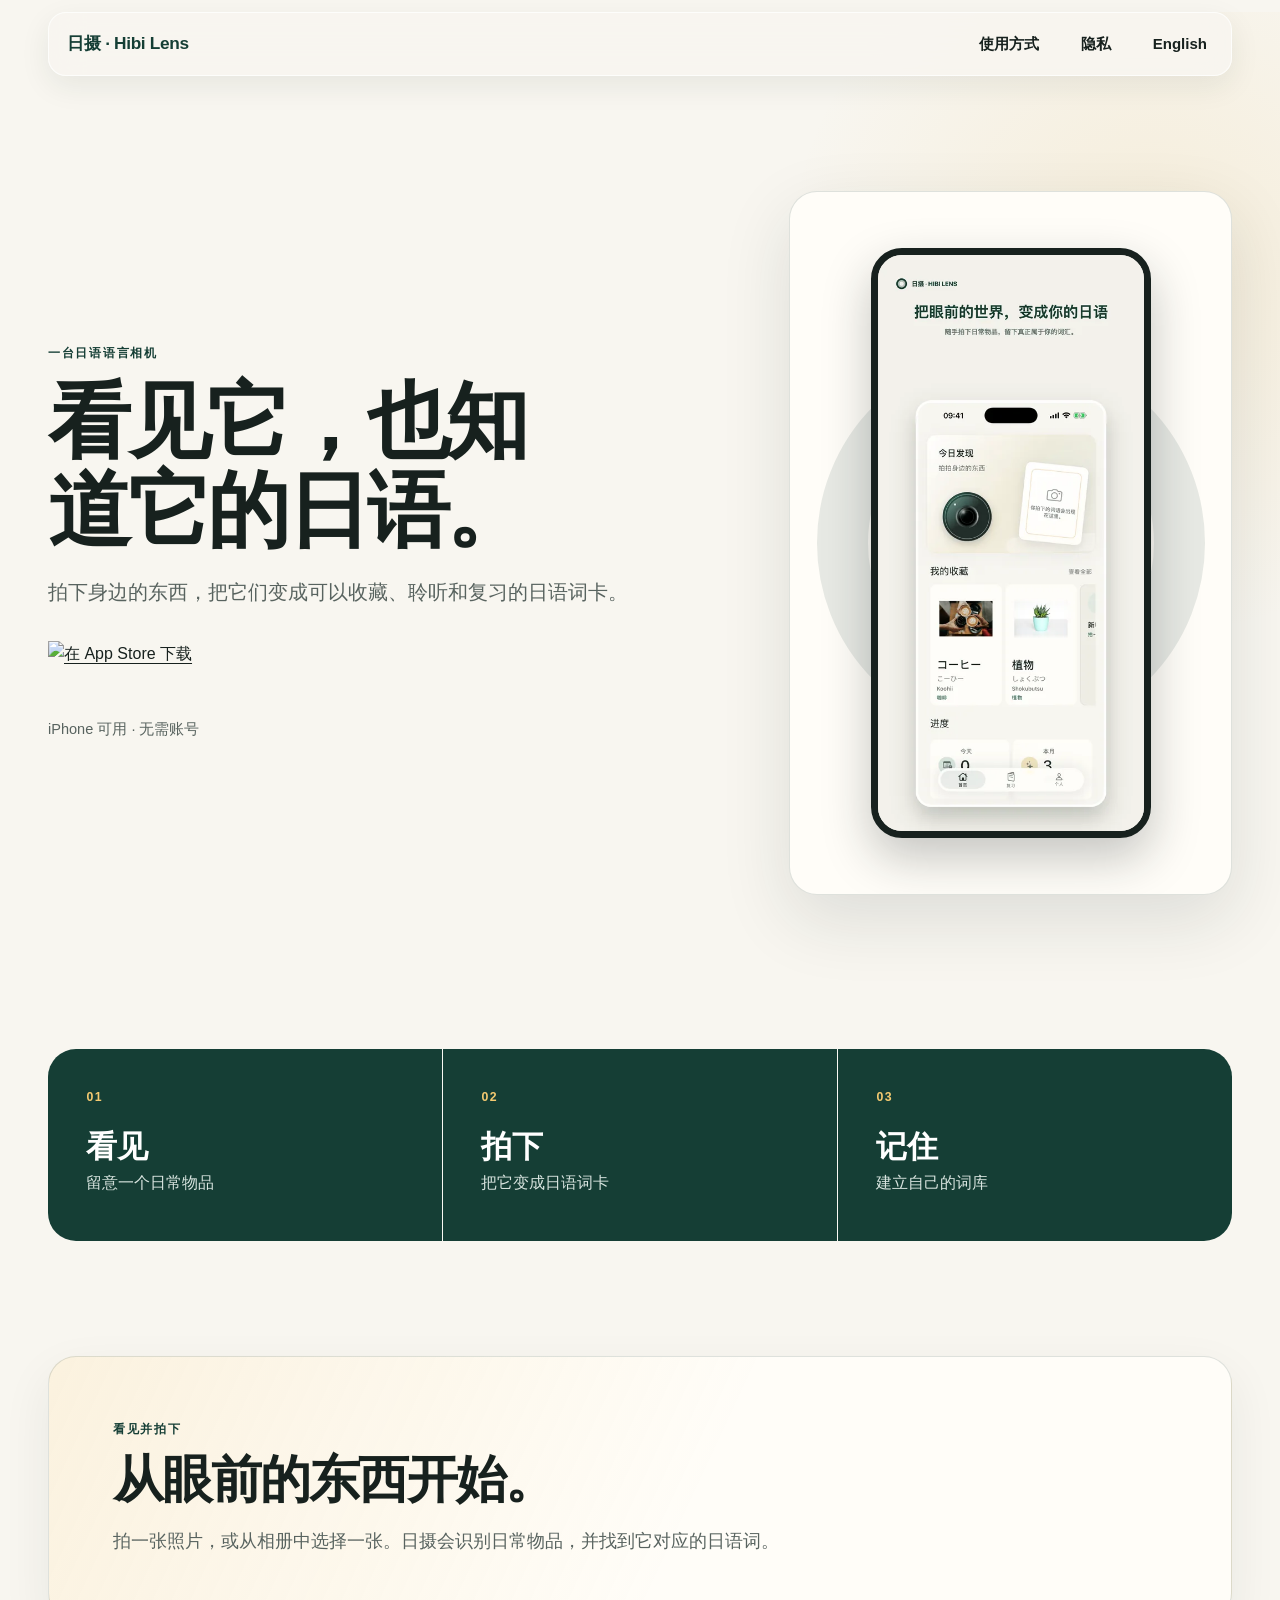
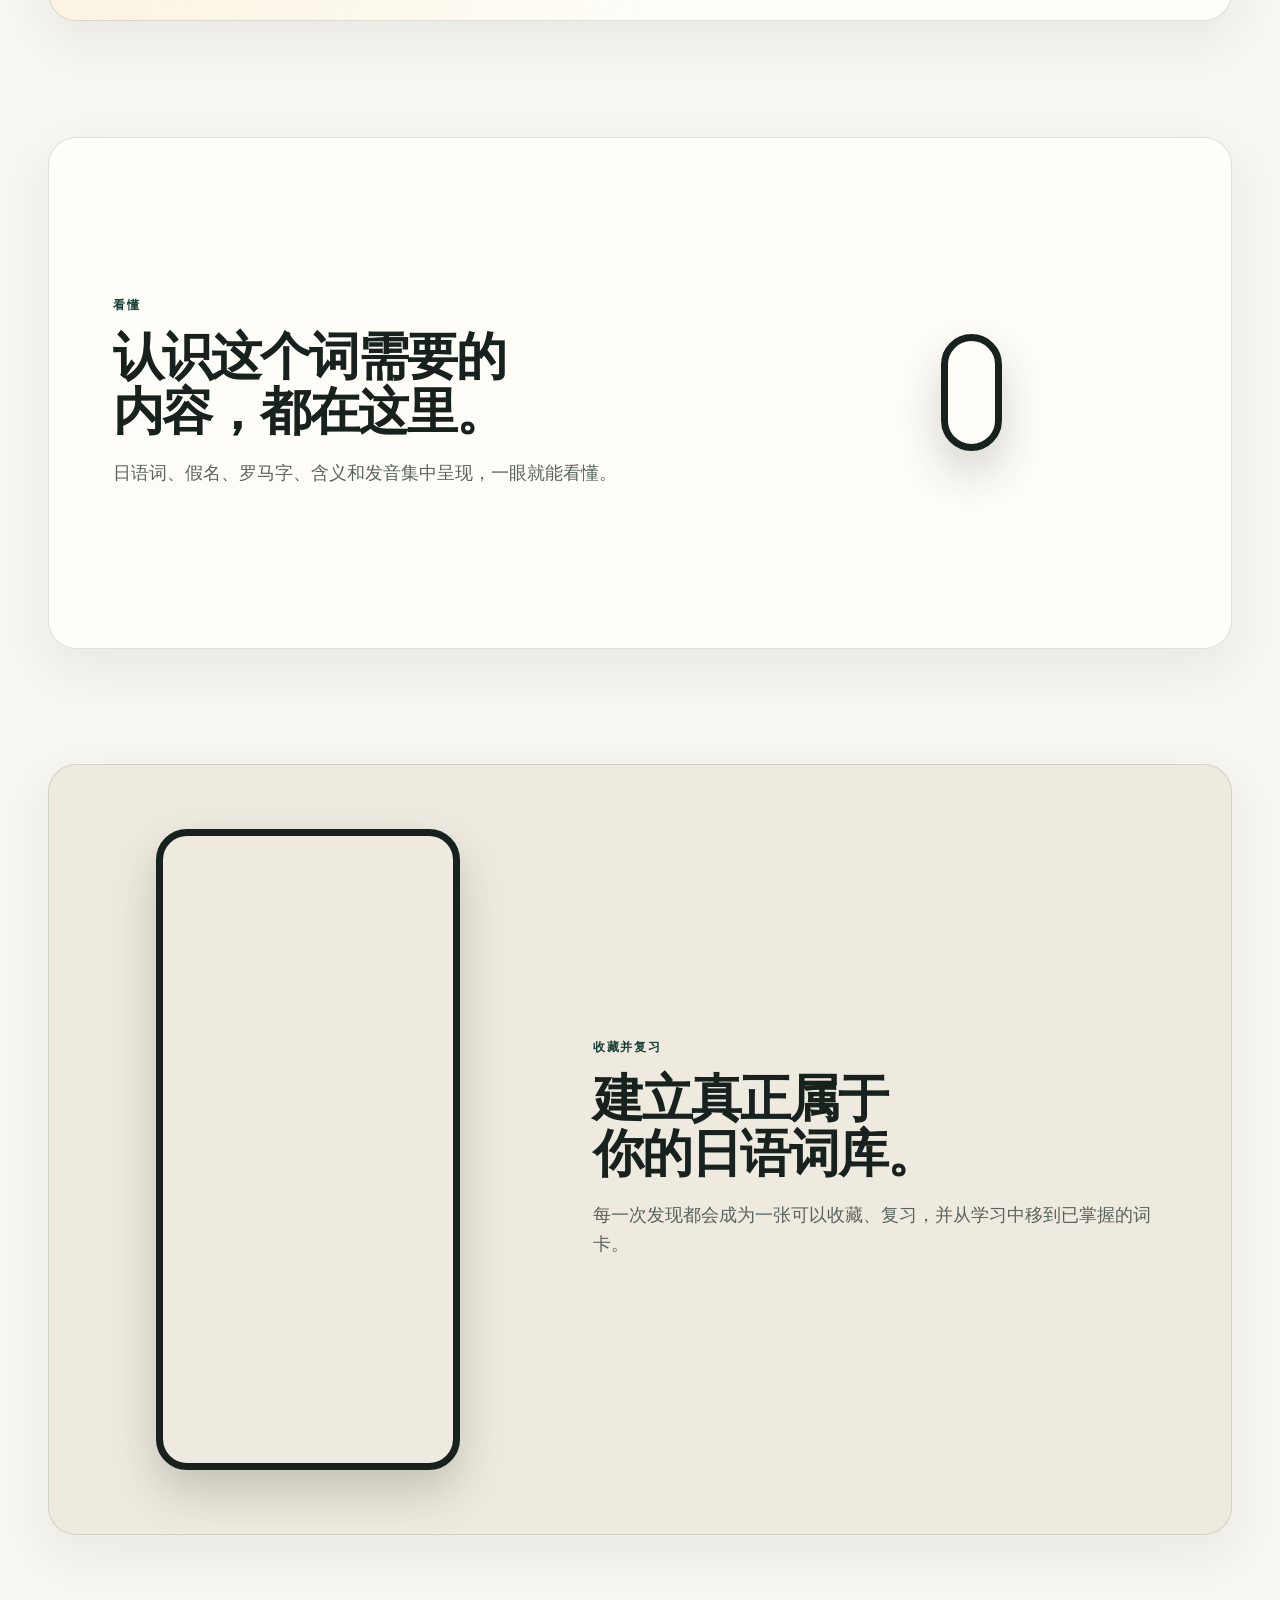
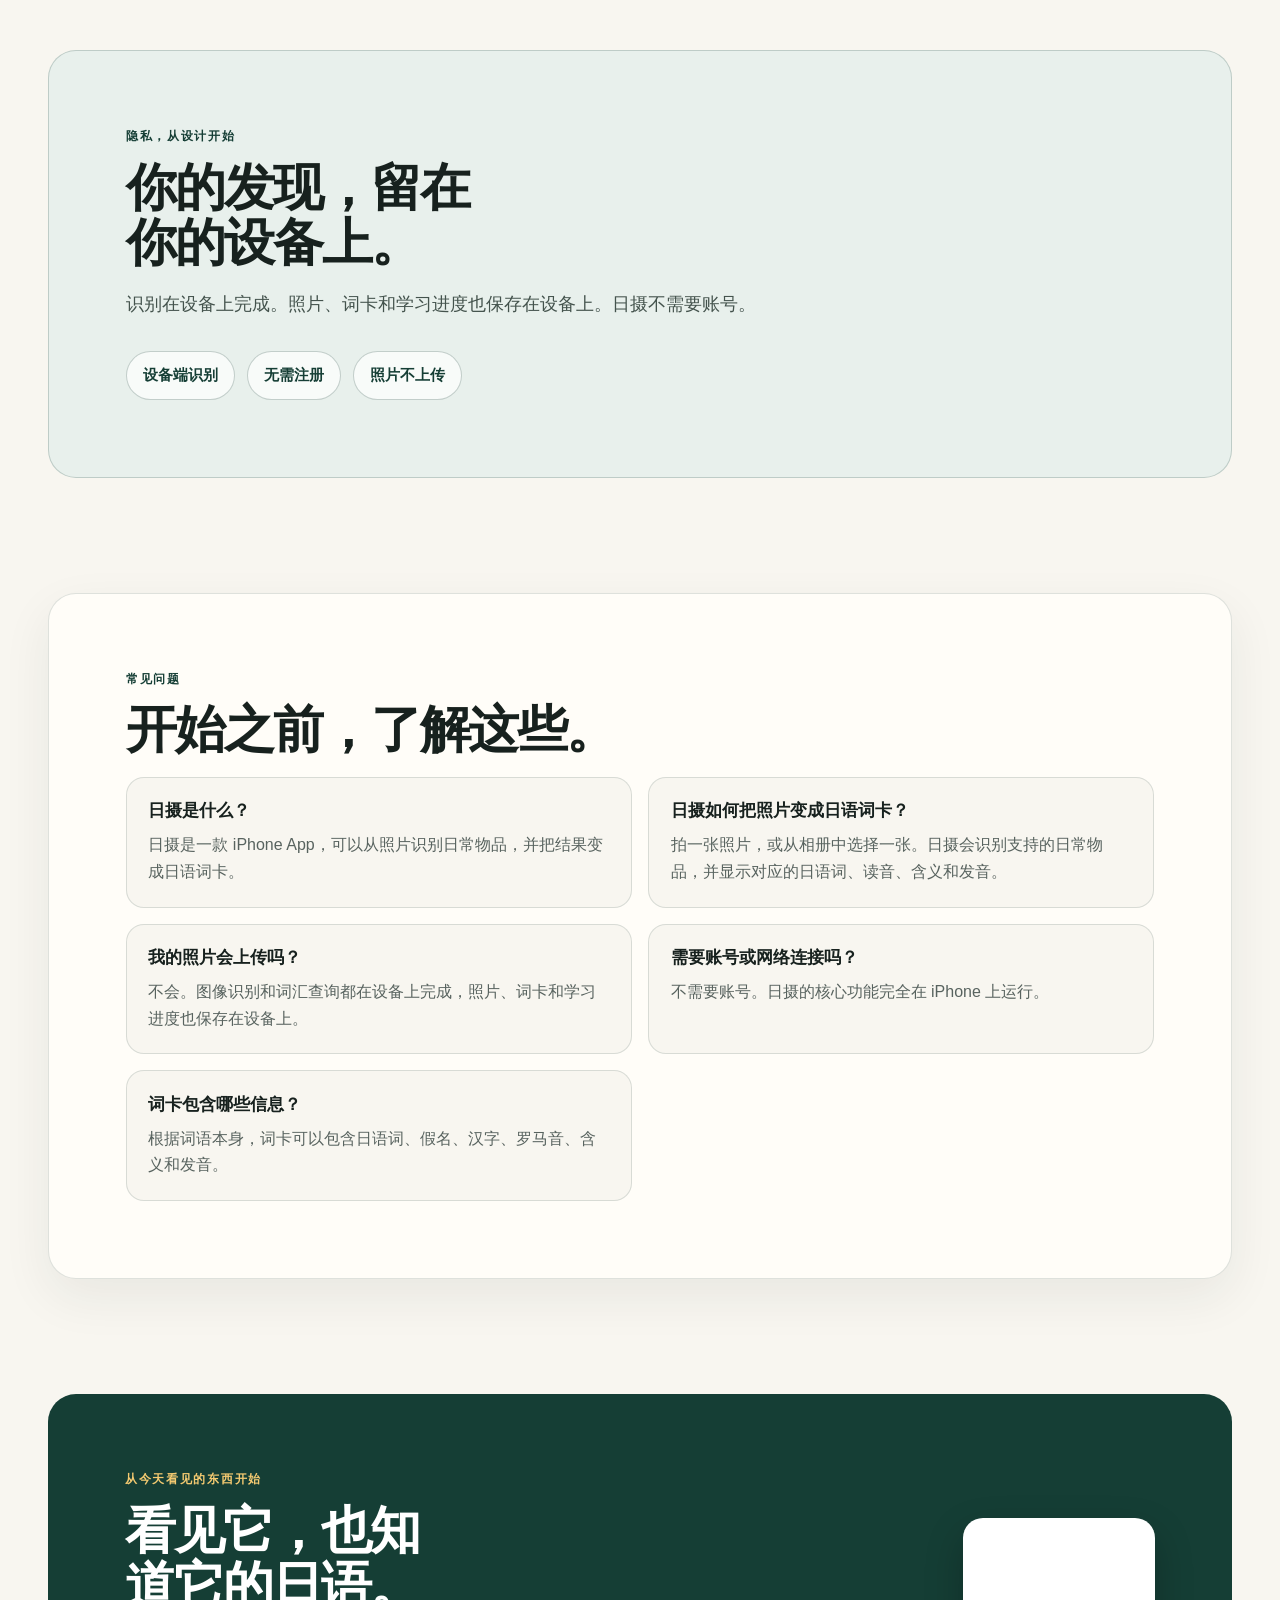
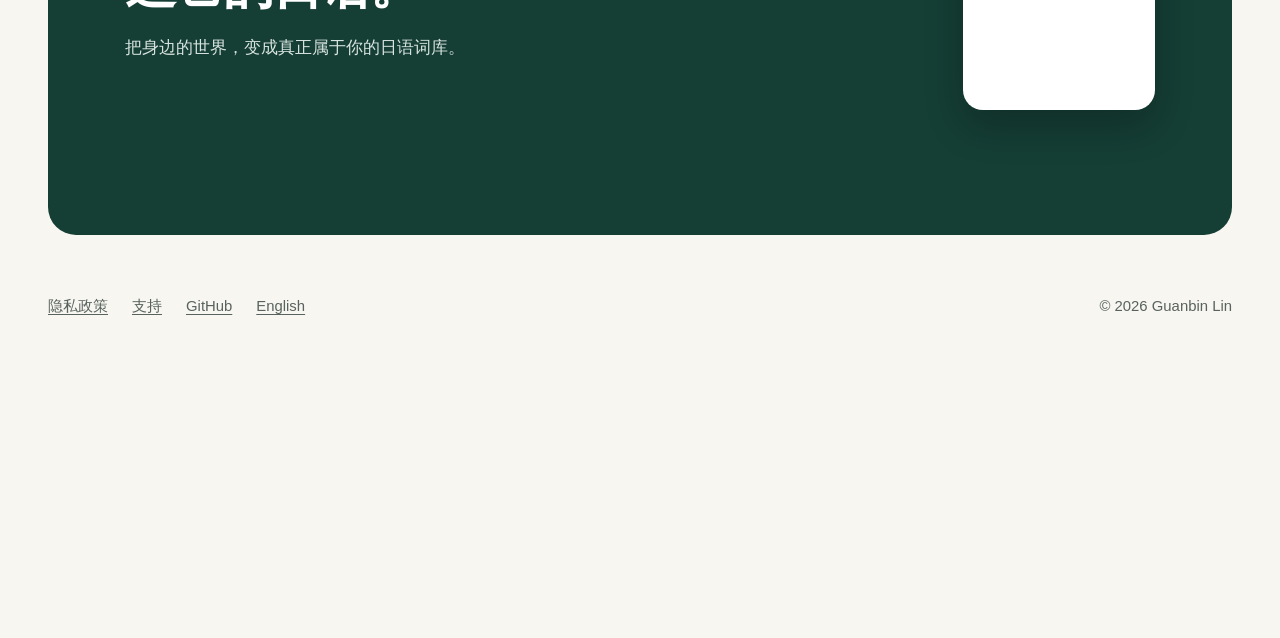
==== docs/zh-Hans/index.html @ 0d5141d7 "Add bilingual SEO foundation" ====
<!doctype html>
<html lang="zh-Hans">
<head>
  <meta charset="utf-8">
  <meta name="viewport" content="width=device-width, initial-scale=1">
  <title>日摄：拍照识物学日语单词｜iPhone 日语词汇 App</title>
  <meta name="description" content="日摄是一款在 iPhone 本地运行的日语词汇 App，可从照片识别日常物品，生成包含假名、罗马音、含义和发音的日语词卡。">
  <link rel="canonical" href="https://kiethrios.github.io/HibiLens/zh-Hans/">
  <link rel="alternate" hreflang="en" href="https://kiethrios.github.io/HibiLens/">
  <link rel="alternate" hreflang="zh-Hans" href="https://kiethrios.github.io/HibiLens/zh-Hans/">
  <link rel="alternate" hreflang="x-default" href="https://kiethrios.github.io/HibiLens/">

  <meta property="og:type" content="website">
  <meta property="og:locale" content="zh_CN">
  <meta property="og:locale:alternate" content="en_US">
  <meta property="og:title" content="日摄：拍照识物学日语单词｜iPhone 日语词汇 App">
  <meta property="og:description" content="日摄是一款在 iPhone 本地运行的日语词汇 App，可从照片识别日常物品，生成包含假名、罗马音、含义和发音的日语词卡。">
  <meta property="og:url" content="https://kiethrios.github.io/HibiLens/zh-Hans/">
  <meta property="og:image" content="https://kiethrios.github.io/HibiLens/assets/social-card.png">
  <meta property="og:image:alt" content="日摄在 iPhone 上把日常照片变成日语词卡。">
  <meta property="og:image:width" content="1200">
  <meta property="og:image:height" content="630">

  <meta name="twitter:card" content="summary_large_image">
  <meta name="twitter:title" content="日摄：拍照识物学日语单词｜iPhone 日语词汇 App">
  <meta name="twitter:description" content="日摄是一款在 iPhone 本地运行的日语词汇 App，可从照片识别日常物品，生成包含假名、罗马音、含义和发音的日语词卡。">
  <meta name="twitter:image" content="https://kiethrios.github.io/HibiLens/assets/social-card.png">
  <meta name="twitter:image:alt" content="日摄在 iPhone 上把日常照片变成日语词卡。">
  <meta name="theme-color" content="#153E35">
  <link rel="icon" type="image/png" sizes="32x32" href="../assets/favicon-32.png">
  <link rel="apple-touch-icon" sizes="180x180" href="../assets/apple-touch-icon-180.png">

  <script type="application/ld+json">
  {
    "@context": "https://schema.org",
    "@type": "MobileApplication",
    "name": "日摄",
    "alternateName": "Hibi Lens",
    "description": "日摄是一款在 iPhone 本地运行的日语词汇 App，可从照片识别日常物品，生成包含假名、罗马音、含义和发音的日语词卡。",
    "operatingSystem": "iOS",
    "applicationCategory": "EducationalApplication",
    "url": "https://kiethrios.github.io/HibiLens/zh-Hans/",
    "installUrl": "https://apps.apple.com/us/app/%E6%97%A5%E6%91%84/id6792243095?l=zh-Hans-CN",
    "image": "https://kiethrios.github.io/HibiLens/assets/social-card.png",
    "offers": {
      "@type": "Offer",
      "price": "0",
      "priceCurrency": "USD"
    },
    "author": {
      "@type": "Person",
      "name": "Guanbin Lin"
    },
    "sameAs": [
      "https://apps.apple.com/us/app/%E6%97%A5%E6%91%84/id6792243095?l=zh-Hans-CN",
      "https://github.com/kiethrios/HibiLens"
    ],
    "inLanguage": "zh-Hans"
  }
  </script>

  <link rel="stylesheet" href="../assets/site.css">
</head>
<body>
  <a class="skip-link" href="#main-content">跳到主要内容</a>

  <nav class="site-nav" aria-label="主要导航">
    <a class="brand" href="./" aria-label="日摄 · Hibi Lens 首页">日摄 · Hibi Lens</a>
    <div class="nav-links">
      <a href="#capture">使用方式</a>
      <a href="https://kiethrios.github.io/PrivacyPolicy/HibiLensPrivacyPolicy_zh-Hans.html">隐私</a>
      <a href="../" hreflang="en" lang="en" data-language-link>English</a>
    </div>
  </nav>

  <main id="main-content">
    <section id="hero" class="hero" aria-labelledby="hero-title">
      <div class="hero-copy">
        <p class="eyebrow">一台日语语言相机</p>
        <h1 id="hero-title">看见它，也知道它的日语。</h1>
        <p class="lede">拍下身边的东西，把它们变成可以收藏、聆听和复习的日语词卡。</p>
        <a class="app-store-link" href="https://apps.apple.com/us/app/hibi-lens/id6792243095?l=en-US" data-app-store-cta>
          <img src="https://tools.applemediaservices.com/api/badges/download-on-the-app-store/black/zh-cn?size=250x83" alt="在 App Store 下载" width="250" height="83">
        </a>
        <p class="availability">iPhone 可用 · 无需账号</p>
      </div>
      <div class="hero-visual">
        <picture>
          <source type="image/webp" srcset="../assets/screenshots/optimized/zh-Hans/home-480.webp 480w, ../assets/screenshots/optimized/zh-Hans/home-720.webp 720w" sizes="(max-width: 780px) 68vw, 280px">
          <img src="../assets/screenshots/zh-CN/home.png" alt="日摄首页，展示已拍摄的日语词卡" width="1284" height="2778" decoding="async" fetchpriority="high">
        </picture>
      </div>
      <ol class="learning-loop" aria-label="日摄的学习循环">
        <li>
          <h2>看见</h2>
          <p>留意一个日常物品</p>
        </li>
        <li>
          <h2>拍下</h2>
          <p>把它变成日语词卡</p>
        </li>
        <li>
          <h2>记住</h2>
          <p>建立自己的词库</p>
        </li>
      </ol>
    </section>

    <section id="capture" class="feature" aria-labelledby="capture-title">
      <div class="feature-copy">
        <p class="eyebrow">看见并拍下</p>
        <h2 id="capture-title">从眼前的东西开始。</h2>
        <p>拍一张照片，或从相册中选择一张。日摄会识别日常物品，并找到它对应的日语词。</p>
      </div>
    </section>

    <section id="understand" class="feature" aria-labelledby="understand-title">
      <div class="feature-copy">
        <p class="eyebrow">看懂</p>
        <h2 id="understand-title">认识这个词需要的内容，都在这里。</h2>
        <p>日语词、假名、罗马字、含义和发音集中呈现，一眼就能看懂。</p>
      </div>
      <picture>
        <source type="image/webp" srcset="../assets/screenshots/optimized/zh-Hans/word-detail-480.webp 480w, ../assets/screenshots/optimized/zh-Hans/word-detail-720.webp 720w" sizes="(max-width: 780px) 256px, 304px">
        <img src="../assets/screenshots/zh-CN/word-detail.png" alt="日摄词语详情页，展示日语词、读音、含义和发音" width="1284" height="2778" loading="lazy" decoding="async">
      </picture>
    </section>

    <section id="review" class="feature" aria-labelledby="review-title">
      <div class="feature-copy">
        <p class="eyebrow">收藏并复习</p>
        <h2 id="review-title">建立真正属于你的日语词库。</h2>
        <p>每一次发现都会成为一张可以收藏、复习，并从学习中移到已掌握的词卡。</p>
      </div>
      <picture>
        <source type="image/webp" srcset="../assets/screenshots/optimized/zh-Hans/learning-gallery-480.webp 480w, ../assets/screenshots/optimized/zh-Hans/learning-gallery-720.webp 720w" sizes="(max-width: 780px) 256px, 304px">
        <img src="../assets/screenshots/zh-CN/learning-gallery.png" alt="日摄词卡库，按学习进度整理" width="1284" height="2778" loading="lazy" decoding="async">
      </picture>
    </section>

    <section id="privacy" class="privacy" aria-labelledby="privacy-title">
      <p class="eyebrow">隐私，从设计开始</p>
      <h2 id="privacy-title">你的发现，留在你的设备上。</h2>
      <p>识别在设备上完成。照片、词卡和学习进度也保存在设备上。日摄不需要账号。</p>
      <ul class="privacy-chips">
        <li>设备端识别</li>
        <li>无需注册</li>
        <li>照片不上传</li>
      </ul>
    </section>

    <section id="faq" class="faq" aria-labelledby="faq-title">
      <p class="eyebrow">常见问题</p>
      <h2 id="faq-title">开始之前，了解这些。</h2>
      <div class="faq-list">
        <article class="faq-item">
          <h3>日摄是什么？</h3>
          <p>日摄是一款 iPhone App，可以从照片识别日常物品，并把结果变成日语词卡。</p>
        </article>
        <article class="faq-item">
          <h3>日摄如何把照片变成日语词卡？</h3>
          <p>拍一张照片，或从相册中选择一张。日摄会识别支持的日常物品，并显示对应的日语词、读音、含义和发音。</p>
        </article>
        <article class="faq-item">
          <h3>我的照片会上传吗？</h3>
          <p>不会。图像识别和词汇查询都在设备上完成，照片、词卡和学习进度也保存在设备上。</p>
        </article>
        <article class="faq-item">
          <h3>需要账号或网络连接吗？</h3>
          <p>不需要账号。日摄的核心功能完全在 iPhone 上运行。</p>
        </article>
        <article class="faq-item">
          <h3>词卡包含哪些信息？</h3>
          <p>根据词语本身，词卡可以包含日语词、假名、汉字、罗马音、含义和发音。</p>
        </article>
      </div>
    </section>

    <section id="download" class="download" aria-labelledby="download-title">
      <div class="download-copy">
        <p class="eyebrow">从今天看见的东西开始</p>
        <h2 id="download-title">看见它，也知道它的日语。</h2>
        <p>把身边的世界，变成真正属于你的日语词库。</p>
        <a class="app-store-link" href="https://apps.apple.com/us/app/hibi-lens/id6792243095?l=en-US" data-app-store-cta>
          <img src="https://tools.applemediaservices.com/api/badges/download-on-the-app-store/black/zh-cn?size=250x83" alt="在 App Store 下载" width="250" height="83" loading="lazy">
        </a>
      </div>
      <img class="app-store-qr" src="../assets/app-store-qr-zh.png" alt="用于在 App Store 下载日摄的二维码" width="512" height="512" loading="lazy" data-app-store-qr>
    </section>
  </main>

  <footer>
    <a href="https://kiethrios.github.io/PrivacyPolicy/HibiLensPrivacyPolicy_zh-Hans.html">隐私政策</a>
    <a href="https://kiethrios.github.io/PrivacyPolicy/HibiLensSupport_zh-Hans.html">支持</a>
    <a href="https://github.com/kiethrios/HibiLens">GitHub</a>
    <a href="../" hreflang="en" lang="en" data-language-link>English</a>
    <p>© 2026 Guanbin Lin</p>
  </footer>

  <script src="../assets/site.js" defer></script>
</body>
</html>
---- docs/assets/site.css ----
:root {
  color-scheme: light;
  --gallery: #f8f6f0;
  --card: #fffdf8;
  --lens: #153e35;
  --amber: #b47400;
  --ink: #17211e;
  --muted: #58635f;
  --surface: #efeadf;
  --border: rgba(21, 62, 53, 0.14);
  --shadow: 0 24px 70px rgba(26, 45, 39, 0.12);
  --gutter: clamp(1.25rem, 4vw, 3rem);
  --section-space: clamp(4.5rem, 9vw, 8.5rem);
}

*,
*::before,
*::after {
  box-sizing: border-box;
}

html {
  background: var(--gallery);
}

body {
  min-width: 0;
  margin: 0;
  overflow-x: hidden;
  background:
    radial-gradient(circle at 90% 5%, rgba(227, 179, 76, 0.14), transparent 23rem),
    var(--gallery);
  color: var(--ink);
  font-family: -apple-system, BlinkMacSystemFont, "SF Pro Display", "Hiragino Sans", "Yu Gothic", sans-serif;
  font-size: 1rem;
  line-height: 1.65;
  text-rendering: optimizeLegibility;
  -webkit-font-smoothing: antialiased;
}

img {
  display: block;
  max-width: 100%;
  height: auto;
}

img[loading="lazy"] {
  content-visibility: auto;
  contain-intrinsic-size: 1284px 2778px;
}

a {
  color: inherit;
  text-underline-offset: 0.22em;
}

a:hover {
  color: var(--lens);
}

.skip-link:hover {
  color: var(--gallery);
}

button,
a {
  -webkit-tap-highlight-color: transparent;
}

button {
  min-height: 44px;
  border: 0;
  font: inherit;
  cursor: pointer;
}

:focus-visible {
  outline: 3px solid var(--amber);
  outline-offset: 4px;
  border-radius: 4px;
}

.skip-link {
  position: fixed;
  top: 0.75rem;
  left: 0.75rem;
  z-index: 100;
  min-height: 44px;
  padding: 0.55rem 0.9rem;
  overflow: hidden;
  background: var(--lens);
  color: #fff;
  clip-path: inset(50%);
  white-space: nowrap;
}

.skip-link:focus-visible {
  clip-path: none;
}

.site-nav {
  position: sticky;
  top: 0.75rem;
  z-index: 20;
  display: flex;
  align-items: center;
  justify-content: space-between;
  width: calc(100% - (2 * var(--gutter)));
  max-width: 1200px;
  min-height: 64px;
  margin: 0.75rem auto 0;
  padding: 0.55rem 0.75rem 0.55rem 1.15rem;
  border: 1px solid rgba(255, 255, 255, 0.7);
  border-radius: 18px;
  background: rgba(248, 246, 240, 0.9);
  box-shadow: 0 10px 30px rgba(26, 45, 39, 0.08);
  -webkit-backdrop-filter: blur(16px);
  backdrop-filter: blur(16px);
}

.brand {
  min-height: 44px;
  padding: 0.45rem 0;
  color: var(--lens);
  font-size: 1.08rem;
  font-weight: 760;
  letter-spacing: -0.02em;
  text-decoration: none;
}

.nav-links {
  display: flex;
  align-items: center;
  gap: clamp(0.25rem, 1.4vw, 1.25rem);
}

.nav-links a,
.nav-links button {
  display: inline-flex;
  align-items: center;
  min-height: 44px;
  padding: 0.5rem 0.75rem;
  border-radius: 12px;
  color: var(--ink);
  font-size: 0.94rem;
  font-weight: 650;
  text-decoration: none;
}

.nav-links button {
  background: var(--lens);
  color: #fff;
}

main,
footer {
  width: calc(100% - (2 * var(--gutter)));
  max-width: 1200px;
  margin-inline: auto;
}

section {
  scroll-margin-top: 7rem;
}

h1,
h2,
p {
  margin-top: 0;
}

h1,
h2 {
  margin-bottom: 1.2rem;
  color: var(--ink);
  font-weight: 760;
  letter-spacing: -0.04em;
  line-height: 1.08;
  text-wrap: balance;
}

h1 {
  max-width: 11ch;
  font-size: clamp(3.1rem, 6.5vw, 6.2rem);
}

h2 {
  max-width: 18ch;
  font-size: clamp(2.15rem, 4vw, 4.1rem);
}

p {
  max-width: 70ch;
}

.eyebrow {
  margin-bottom: 0.9rem;
  color: var(--lens);
  font-size: 0.77rem;
  font-weight: 800;
  letter-spacing: 0.14em;
  line-height: 1.4;
  text-transform: uppercase;
}

.hero {
  display: grid;
  grid-template-columns: minmax(0, 1.08fr) minmax(18rem, 0.72fr);
  gap: clamp(2rem, 6vw, 6rem);
  align-items: center;
  padding-top: clamp(4rem, 9vw, 8rem);
}

.hero-copy {
  position: relative;
  z-index: 2;
}

.lede {
  max-width: 37rem;
  margin-bottom: 2rem;
  color: var(--muted);
  font-size: clamp(1.12rem, 1.6vw, 1.35rem);
}

.app-store-link {
  display: inline-flex;
  align-items: center;
  justify-content: center;
  min-height: 54px;
  border-radius: 12px;
}

.app-store-link img {
  width: 190px;
}

.availability {
  margin: 0.8rem 0 0;
  color: var(--muted);
  font-size: 0.91rem;
}

.hero-visual {
  position: relative;
  display: grid;
  min-height: 38rem;
  place-items: center;
  overflow: hidden;
  border: 1px solid var(--border);
  border-radius: 28px;
  background: var(--card);
  box-shadow: var(--shadow);
  isolation: isolate;
}

.hero-visual::before,
.hero-visual::after {
  position: absolute;
  z-index: -1;
  width: min(34rem, 88%);
  aspect-ratio: 1;
  border: clamp(1.6rem, 4vw, 3.8rem) solid rgba(21, 62, 53, 0.1);
  border-radius: 50%;
  content: "";
}

.hero-visual::after {
  width: min(22rem, 62%);
  border-width: clamp(1rem, 2vw, 2rem);
  border-color: rgba(227, 179, 76, 0.25);
}

.hero-visual picture {
  display: contents;
}

.hero-visual picture img {
  width: min(17.5rem, 64%);
  margin-block: 3.5rem;
  border: 7px solid var(--ink);
  border-radius: 31px;
  box-shadow: 0 20px 48px rgba(23, 33, 30, 0.25);
}

.learning-loop {
  grid-column: 1 / -1;
  display: grid;
  grid-template-columns: repeat(3, 1fr);
  gap: 1px;
  margin: clamp(2.5rem, 6vw, 5rem) 0 0;
  padding: 0;
  overflow: hidden;
  border-radius: 28px;
  background: rgba(255, 255, 255, 0.16);
  color: #fff;
  counter-reset: learning-step;
  list-style: none;
}

.learning-loop li {
  min-height: 12rem;
  padding: clamp(1.6rem, 3vw, 2.5rem);
  background: var(--lens);
  counter-increment: learning-step;
}

.learning-loop li::before {
  display: block;
  margin-bottom: 1.4rem;
  color: #f4ca71;
  font-size: 0.77rem;
  font-weight: 800;
  letter-spacing: 0.13em;
  content: "0" counter(learning-step);
}

.learning-loop h2 {
  margin-bottom: 0.45rem;
  color: #fff;
  font-size: clamp(1.6rem, 2.4vw, 2.25rem);
  letter-spacing: -0.02em;
}

.learning-loop p {
  margin: 0;
  color: #d8e4df;
}

.feature,
.privacy,
.faq,
.download {
  margin-top: var(--section-space);
}

.feature {
  display: grid;
  grid-template-columns: minmax(0, 1fr) minmax(17rem, 0.68fr);
  gap: clamp(2rem, 7vw, 7rem);
  align-items: center;
  min-height: 32rem;
  padding: clamp(2rem, 5vw, 4.5rem);
  border: 1px solid var(--border);
  border-radius: 28px;
  background: var(--card);
  box-shadow: 0 18px 50px rgba(26, 45, 39, 0.07);
}

.feature-copy > p:last-child {
  margin-bottom: 0;
  color: var(--muted);
  font-size: clamp(1.05rem, 1.4vw, 1.18rem);
}

#capture {
  display: block;
  min-height: 0;
  background:
    linear-gradient(115deg, rgba(227, 179, 76, 0.15), transparent 55%),
    var(--card);
}

#capture .feature-copy {
  max-width: 51rem;
}

#capture h2 {
  max-width: 16ch;
}

#understand > picture,
#review > picture {
  display: grid;
  justify-self: center;
}

#understand > picture img,
#review > picture img {
  width: min(100%, 19rem);
  justify-self: center;
  border: 7px solid var(--ink);
  border-radius: 31px;
  box-shadow: 0 22px 46px rgba(23, 33, 30, 0.2);
}

#review {
  grid-template-columns: minmax(17rem, 0.68fr) minmax(0, 1fr);
  background: var(--surface);
}

#review .feature-copy {
  grid-column: 2;
  grid-row: 1;
}

#review > picture {
  grid-column: 1;
  grid-row: 1;
}

.privacy {
  padding: clamp(2.25rem, 6vw, 5rem);
  border: 1px solid rgba(21, 62, 53, 0.2);
  border-radius: 28px;
  background: #e8f0ec;
}

.privacy h2 {
  max-width: 17ch;
}

.privacy > p:not(.eyebrow) {
  color: #44534d;
  font-size: clamp(1.05rem, 1.4vw, 1.18rem);
}

.privacy-chips {
  display: flex;
  flex-wrap: wrap;
  gap: 0.75rem;
  margin: 2rem 0 0;
  padding: 0;
  list-style: none;
}

.privacy-chips li {
  padding: 0.7rem 1rem;
  border: 1px solid rgba(21, 62, 53, 0.24);
  border-radius: 999px;
  background: rgba(255, 255, 255, 0.7);
  color: var(--lens);
  font-size: 0.92rem;
  font-weight: 700;
}

.faq {
  padding: clamp(2.25rem, 6vw, 5rem);
  border: 1px solid var(--border);
  border-radius: 28px;
  background: var(--card);
  box-shadow: 0 18px 50px rgba(26, 45, 39, .07);
}

.faq-list {
  display: grid;
  grid-template-columns: repeat(2, minmax(0, 1fr));
  gap: 1rem;
}

.faq-item {
  padding: 1.35rem;
  border: 1px solid var(--border);
  border-radius: 18px;
  background: var(--gallery);
}

.faq-item h3 {
  margin: 0 0 .6rem;
  color: var(--ink);
  font-size: 1.08rem;
  line-height: 1.35;
}

.faq-item p {
  margin: 0;
  color: var(--muted);
}

.download {
  display: grid;
  grid-template-columns: minmax(0, 1fr) auto;
  gap: clamp(2rem, 7vw, 6rem);
  align-items: center;
  padding: clamp(2.5rem, 6vw, 5rem);
  border-radius: 28px;
  background: var(--lens);
  color: #fff;
}

.download h2,
.download .eyebrow {
  color: #fff;
}

.download .eyebrow {
  color: #f4ca71;
}

.download-copy > p:not(.eyebrow) {
  color: #d8e4df;
  font-size: 1.08rem;
}

.download .app-store-link {
  margin-top: 0.5rem;
}

.app-store-qr {
  width: clamp(9rem, 15vw, 12rem);
  padding: 0.65rem;
  border-radius: 20px;
  background: #fff;
  box-shadow: 0 16px 38px rgba(0, 0, 0, 0.24);
}

footer {
  display: flex;
  flex-wrap: wrap;
  align-items: center;
  gap: 0.5rem 1.5rem;
  min-height: 9rem;
  padding-block: 2rem;
  color: var(--muted);
  font-size: 0.93rem;
}

footer a,
footer button {
  display: inline-flex;
  align-items: center;
  min-height: 44px;
}

footer button {
  padding: 0;
  background: transparent;
  color: inherit;
  text-decoration: underline;
  text-decoration-thickness: from-font;
  text-underline-offset: 0.22em;
}

footer button:hover {
  color: var(--lens);
}

footer p {
  margin: 0 0 0 auto;
}

@media (max-width: 1024px) {
  .hero {
    gap: 2.5rem;
  }

  .hero-visual {
    min-height: 32rem;
  }

  .feature {
    gap: 3rem;
  }
}

@media (prefers-reduced-motion: no-preference) {
  html {
    scroll-behavior: smooth;
  }

  .app-store-link,
  .nav-links a,
  .nav-links button,
  .feature,
  .app-store-qr {
    transition: color 180ms ease, background-color 180ms ease, border-color 180ms ease, box-shadow 220ms ease, opacity 180ms ease, transform 220ms ease;
  }

  .app-store-link:hover,
  .nav-links button:hover {
    transform: translateY(-2px);
  }

  .feature:hover {
    transform: translateY(-3px);
    box-shadow: 0 24px 58px rgba(26, 45, 39, 0.1);
  }

  .app-store-qr:hover {
    transform: scale(1.02);
  }
}

@media (prefers-reduced-motion: reduce) {
  html {
    scroll-behavior: auto;
  }

  *,
  *::before,
  *::after {
    animation-duration: 0.01ms !important;
    animation-iteration-count: 1 !important;
    transition-duration: 0.01ms !important;
  }
}

@media (max-width: 780px) {
  :root {
    --gutter: clamp(1rem, 5vw, 1.5rem);
    --section-space: clamp(3.5rem, 14vw, 5.5rem);
  }

  .site-nav {
    position: relative;
    top: auto;
    align-items: flex-start;
    flex-wrap: wrap;
    gap: 0.25rem 0.75rem;
    padding: 0.65rem 0.75rem;
  }

  .brand {
    padding-inline: 0.35rem;
  }

  .nav-links {
    flex: 1 1 100%;
    flex-wrap: wrap;
    justify-content: space-between;
    gap: 0.2rem;
  }

  .nav-links a,
  .nav-links button {
    padding-inline: 0.55rem;
    font-size: 0.88rem;
  }

  h1 {
    font-size: clamp(2.65rem, 14vw, 4.5rem);
  }

  h2 {
    font-size: clamp(2rem, 9vw, 3.1rem);
  }

  .hero {
    grid-template-columns: 1fr;
    gap: 2.5rem;
    padding-top: 3.75rem;
  }

  .hero-visual {
    min-height: 31rem;
    border-radius: 28px;
  }

  .hero-visual picture img {
    width: min(16.5rem, 68%);
  }

  .learning-loop {
    grid-column: auto;
    grid-template-columns: 1fr;
    margin-top: 0;
    border-radius: 24px;
  }

  .learning-loop li {
    min-height: 0;
    padding: 1.5rem;
  }

  .learning-loop li::before {
    margin-bottom: 0.65rem;
  }

  .feature,
  #review {
    grid-template-columns: 1fr;
    gap: 2.75rem;
    min-height: 0;
    padding: clamp(1.5rem, 7vw, 2.25rem);
    border-radius: 24px;
  }

  #review .feature-copy,
  #review > picture {
    grid-column: auto;
    grid-row: auto;
  }

  #review > picture {
    order: 2;
  }

  #understand > picture img,
  #review > picture img {
    width: min(100%, 16rem);
  }

  .privacy,
  .faq,
  .download {
    padding: clamp(1.75rem, 7vw, 2.5rem);
    border-radius: 24px;
  }

  .faq-list {
    grid-template-columns: 1fr;
  }

  .privacy-chips {
    align-items: flex-start;
    flex-direction: column;
  }

  .download {
    grid-template-columns: 1fr;
  }

  .app-store-qr {
    display: none;
  }

  footer {
    align-items: flex-start;
    flex-direction: column;
    gap: 0;
    padding-block: 2.5rem;
  }

  footer p {
    margin: 1rem 0 0;
  }
}
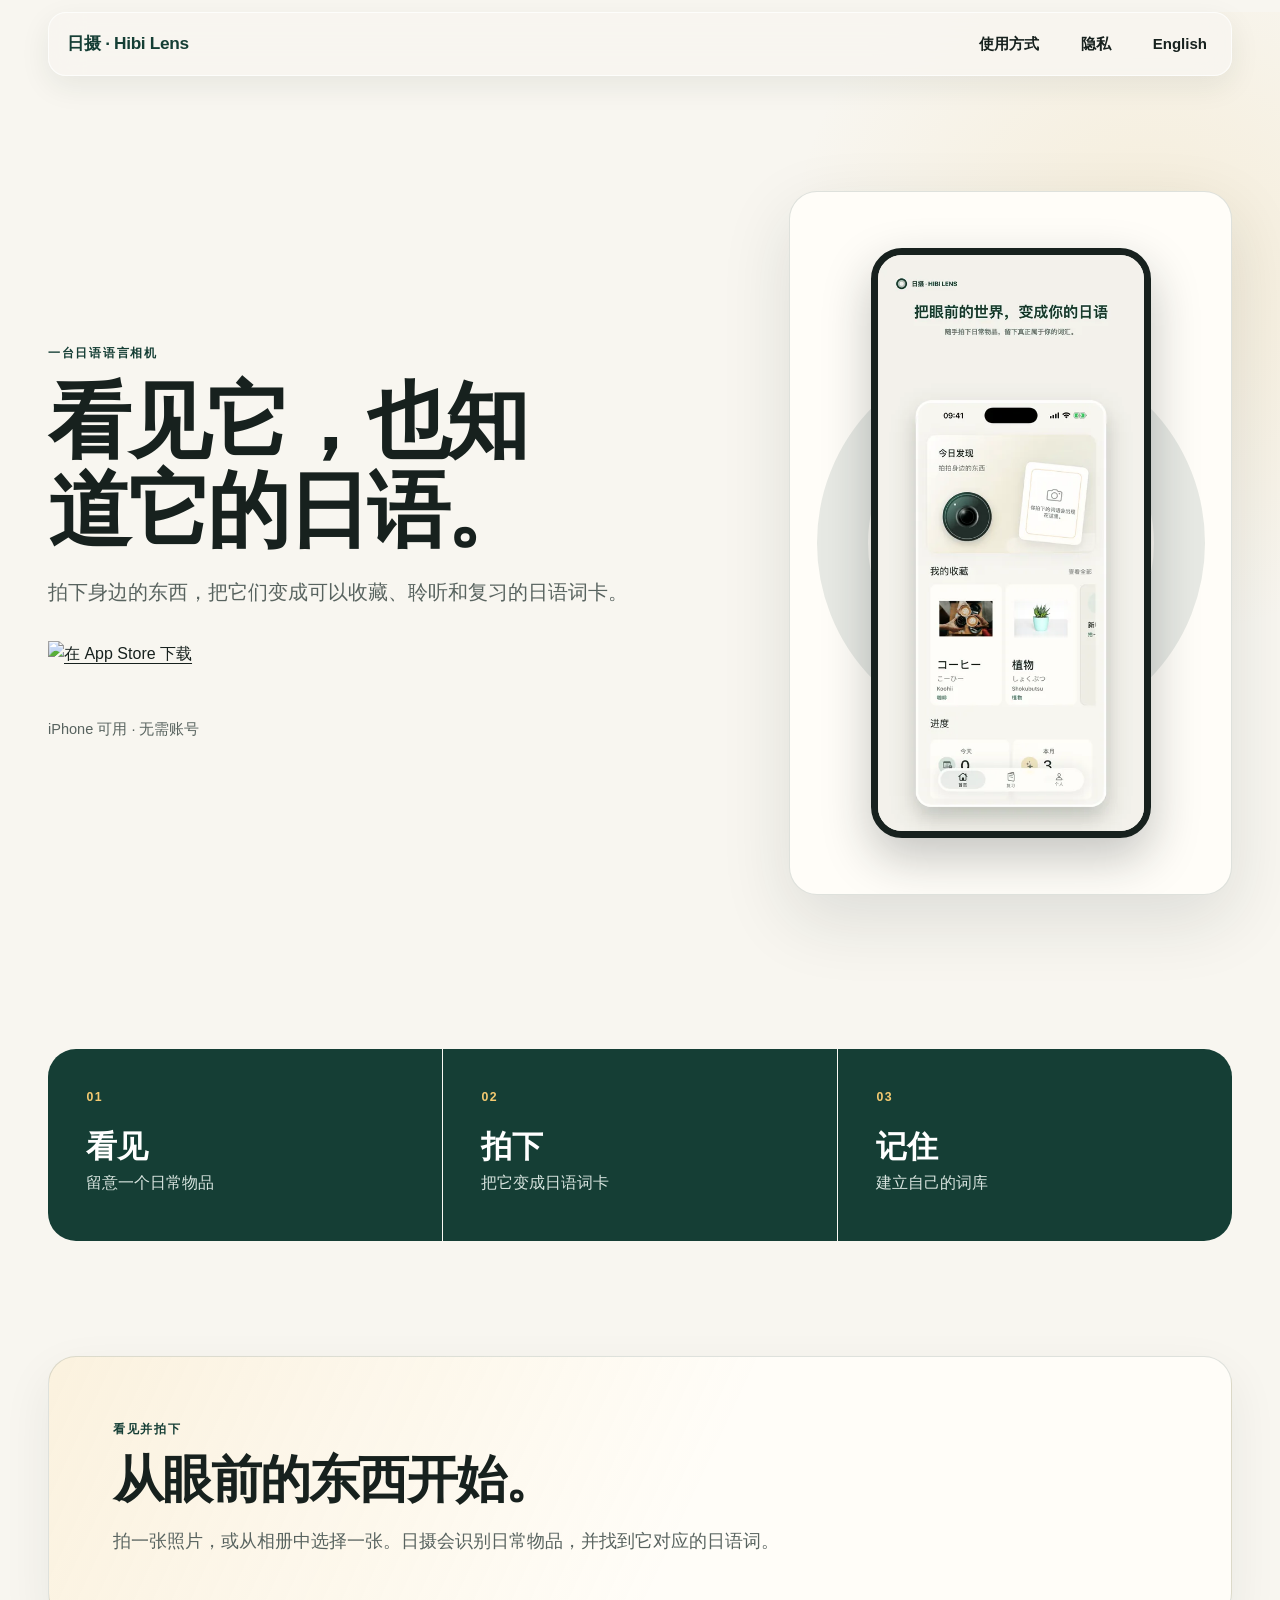
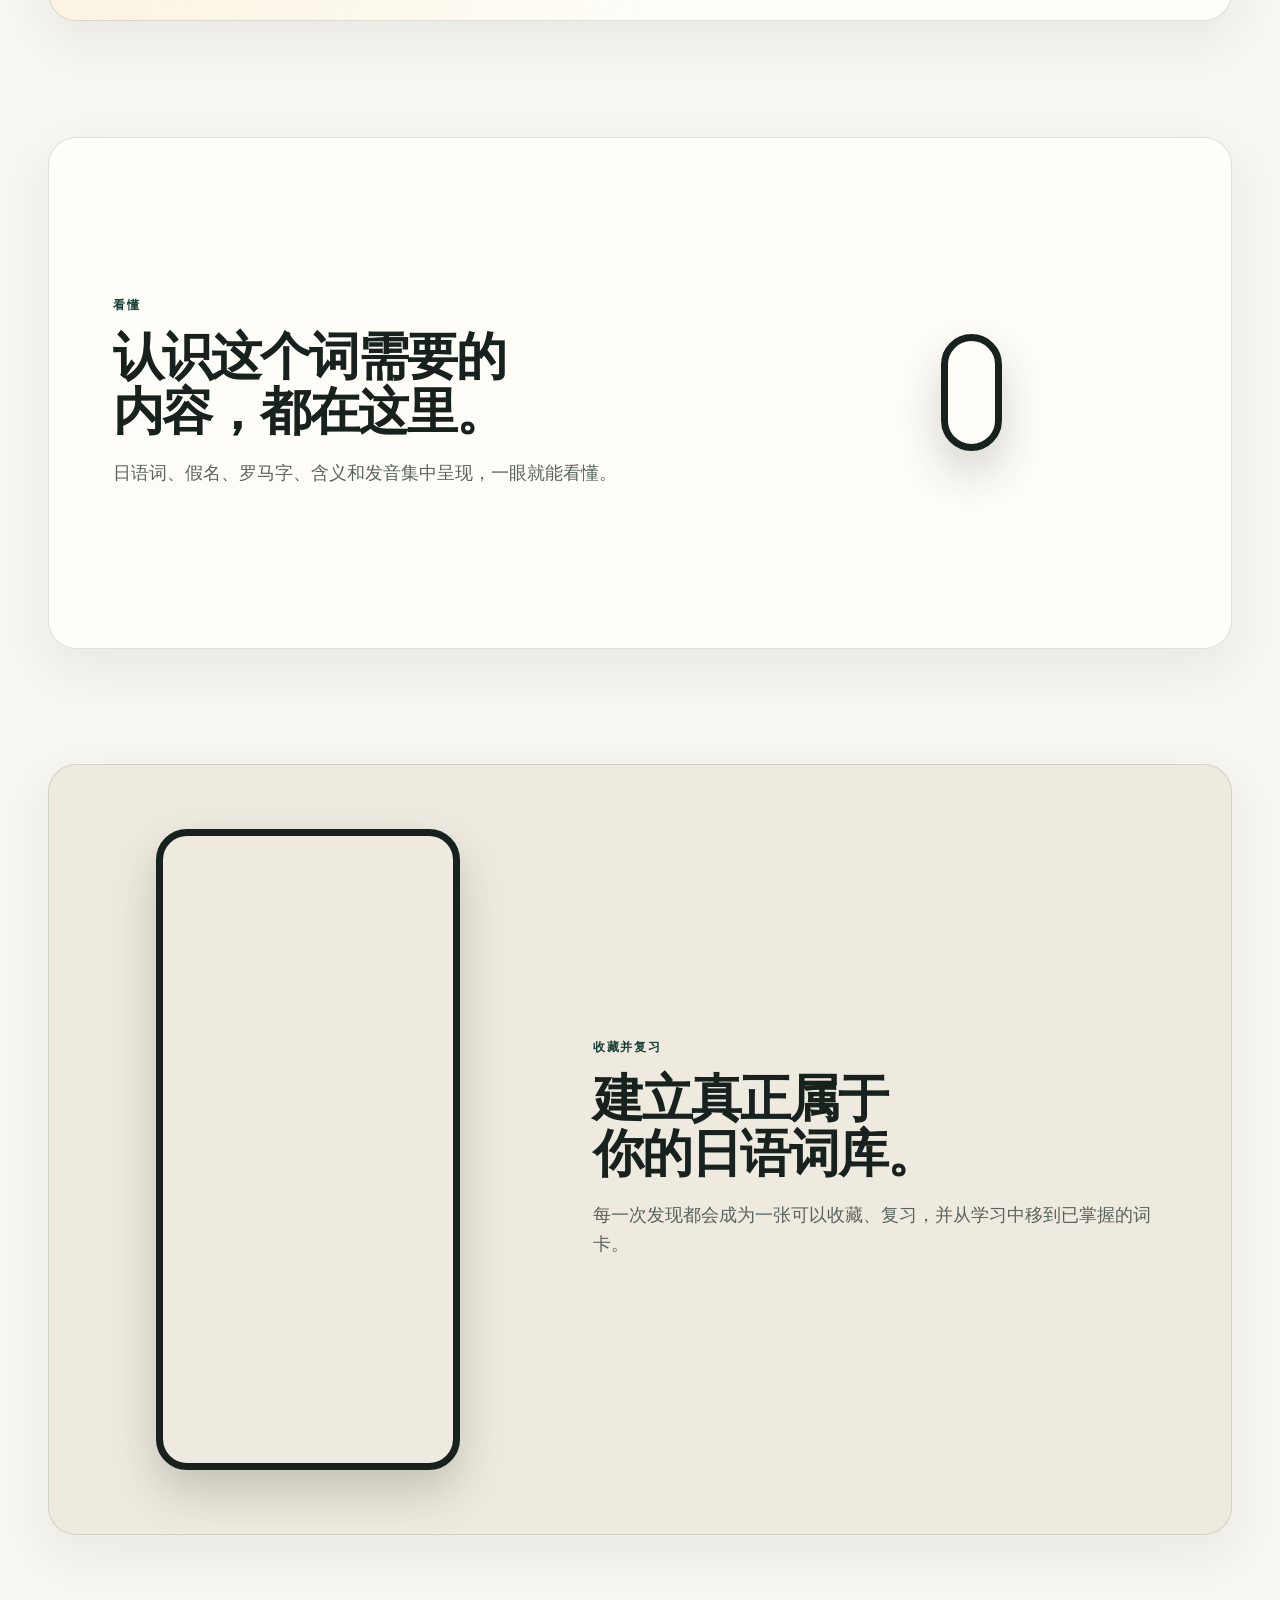
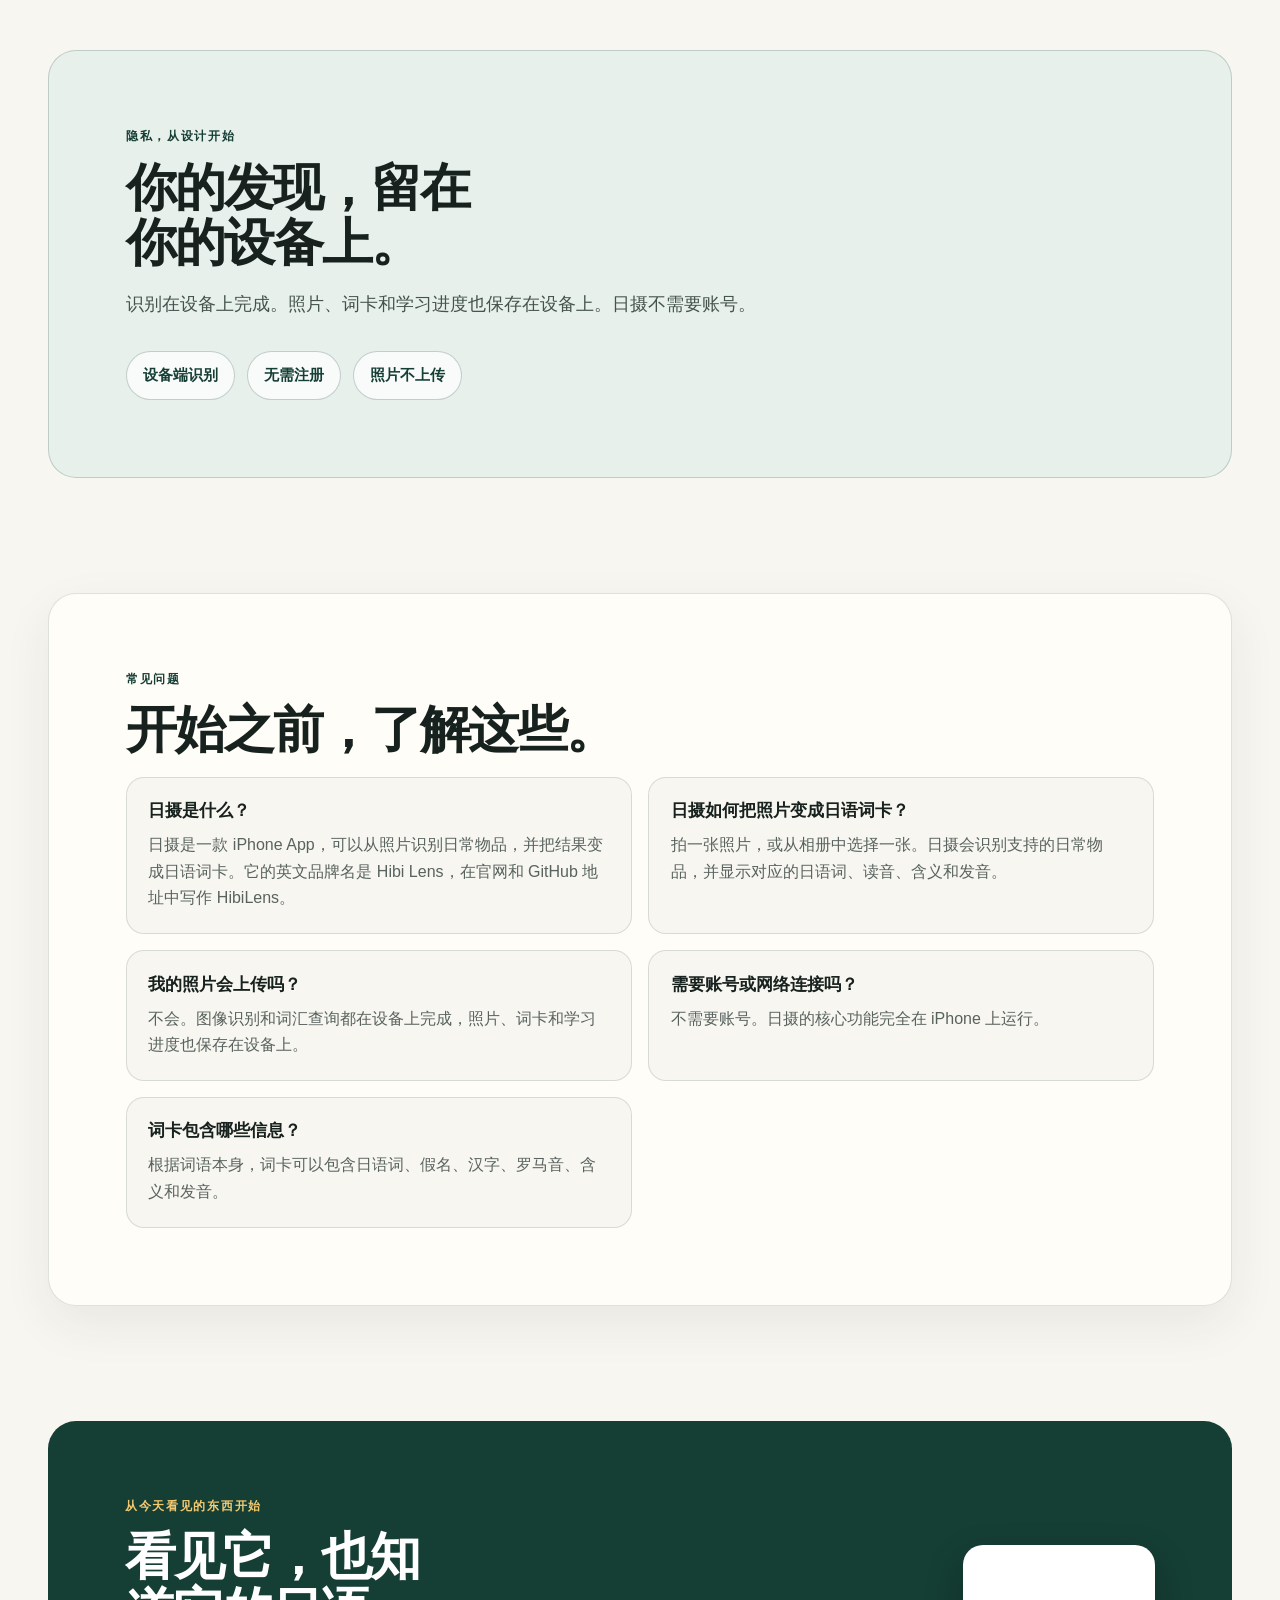
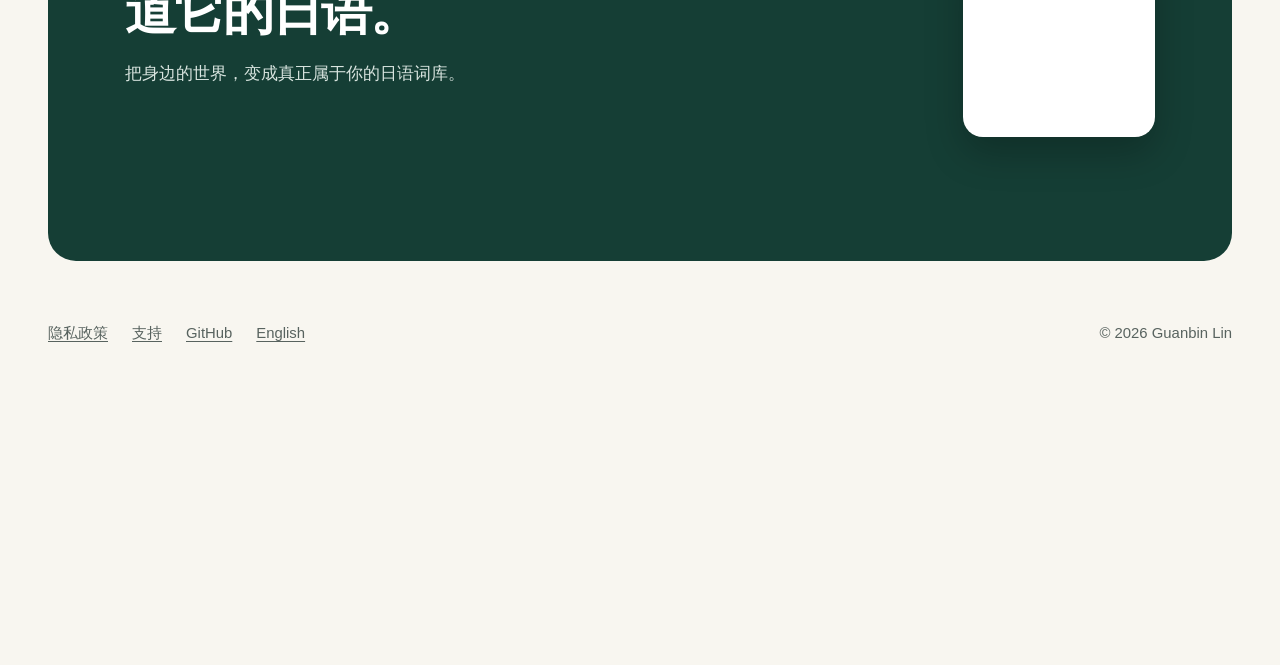
==== commit adeb4a40: "Improve Hibi Lens entity consistency" ====
--- a/docs/zh-Hans/index.html
+++ b/docs/zh-Hans/index.html
@@ -34,8 +34,13 @@
   {
     "@context": "https://schema.org",
     "@type": "MobileApplication",
+    "@id": "https://kiethrios.github.io/HibiLens/#app",
     "name": "日摄",
-    "alternateName": "Hibi Lens",
+    "alternateName": [
+      "Hibi Lens",
+      "HibiLens",
+      "日摄：拍照识物学单词"
+    ],
     "description": "日摄是一款在 iPhone 本地运行的日语词汇 App，可从照片识别日常物品，生成包含假名、罗马音、含义和发音的日语词卡。",
     "operatingSystem": "iOS",
     "applicationCategory": "EducationalApplication",
@@ -52,8 +57,10 @@
       "name": "Guanbin Lin"
     },
     "sameAs": [
-      "https://apps.apple.com/us/app/%E6%97%A5%E6%91%84/id6792243095?l=zh-Hans-CN",
-      "https://github.com/kiethrios/HibiLens"
+      "https://apps.apple.com/us/app/hibi-lens-visual-vocabulary/id6792243095",
+      "https://github.com/kiethrios/HibiLens",
+      "https://www.youtube.com/@hibilens",
+      "https://www.instagram.com/hibilens/"
     ],
     "inLanguage": "zh-Hans"
   }
@@ -155,7 +162,7 @@
       <div class="faq-list">
         <article class="faq-item">
           <h3>日摄是什么？</h3>
-          <p>日摄是一款 iPhone App，可以从照片识别日常物品，并把结果变成日语词卡。</p>
+          <p>日摄是一款 iPhone App，可以从照片识别日常物品，并把结果变成日语词卡。它的英文品牌名是 Hibi Lens，在官网和 GitHub 地址中写作 HibiLens。</p>
         </article>
         <article class="faq-item">
           <h3>日摄如何把照片变成日语词卡？</h3>
